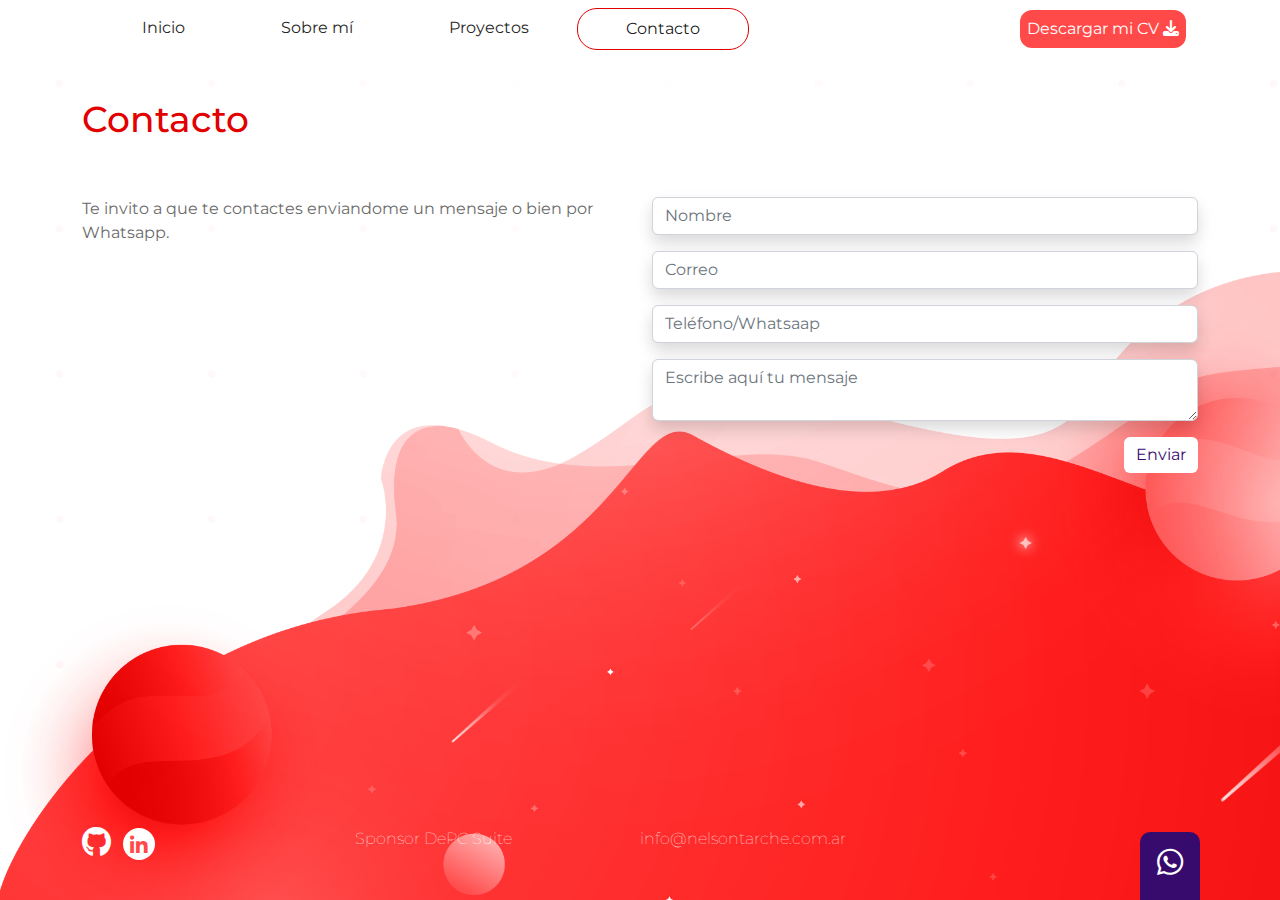
==== contacto.html @ e02a0922 "configuracion inicial" ====
<!DOCTYPE html>
<html lang="es" class="h-100">

<head>
    <meta charset="UTF-8">
    <meta http-equiv="X-UA-Compatible" content="IE=edge">
    <meta name="viewport" content="width=device-width, initial-scale=1.0">
    <title>Contacto</title>
    <link rel="stylesheet" href="css/fontawesome/css/all.min.css">
    <link rel="stylesheet" href="css/fontawesome/css/fontawesome.min.css">
    <link rel="stylesheet" href="css/bootstrap/css/bootstrap.min.css">
    <script src="css/bootstrap/js/bootstrap.bundle.min.js"></script>
    <link rel="stylesheet" href="css/estilos.css">
</head>

<body id="contacto" class="d-flex flex-column h-100">
    <header class="container">
        <nav class="navbar navbar-expand-md mb-4">
            <div class="container-fluid">
                <button class="navbar-toggler" type="button" data-bs-toggle="collapse" data-bs-target="#navbarCollapse"
                    aria-controls="navbarCollapse" aria-expanded="false" aria-label="Toggle navigation">
                    <span class="navbar-toggler-icon"></span>
                </button>
                <div class="collapse navbar-collapse" id="navbarCollapse">
                    <ul class="navbar-nav me-auto mb-2 mb-md-0">
                        <li class="nav-item">
                            <a class="nav-link px-5" href="index.html">Inicio</a>
                        </li>
                        <li class="nav-item">
                            <a class="nav-link px-5" href="sobre-mi.html">Sobre mí</a>
                        </li>
                        <li class="nav-item">
                            <a class="nav-link px-5" href="proyectos.html">Proyectos</a>
                        </li>
                        <li class="nav-item">
                            <a class="nav-link active px-5" href="contacto.html">Contacto</a>
                        </li>
                    </ul>
                    <div class="cv">
                        <a href="">Descargar mi CV <i class="fas fa-download"></i></a>
                    </div>
                    
                </div>
            </div>
        </nav>
    </header>
    <main class="container">

        <div class="row">
            <div class="col-12 pt-3 mb-5">
                <h1>Contacto</h1>
            </div>
        </div>
        <di class="row">
            <div class="col-12 col-sm-6">
                <p>Te invito a que te contactes enviandome un mensaje o bien por Whatsapp.</p>
            </div>
            <div class="col-6">
                <form action="" method="POST">
                    <div class="pb-3">
                        <input type="text" name="txtNombre" id="txtNombre" placeholder="Nombre" class="form-control shadow">
                    </div>
                    <div class="pb-3">
                        <input type="email" name="txtCorreo" id="txtCorreo" placeholder="Correo" class="form-control shadow">
                    </div>
                    <div class="pb-3">
                        <input type="tel" name="txtTelefono" id="txtTelefono" placeholder="Teléfono/Whatsaap"
                            class="form-control shadow">
                    </div>
                    <div class="pb-3">
                        <textarea name="txtMensaje" id="txtMensaje" placeholder="Escribe aquí tu mensaje"
                            class="form-control shadow"></textarea>
                    </div>
                    <div class="float-end">
                        <button type="submit" id="btnEnviar" name="btnEnviar" class="btn">Enviar</button>
                    </div>
                </form>
            </div>
        </di>

    </main>
    <footer class="container mt-auto pb-4">
        <div class="btn-whatsapp">
            <a href="https://api.whatsapp.com/send?phone=541162423341" title="Whatsapp"><i
                    class="fab fa-whatsapp"></i></a>
        </div>
        <div class="row mt-5 pb-3">
            <div class="col-12 col-sm-3 text-center text-sm-start">
                <a href="https://github.com" target="_blank" title="Github"><i class="fab fa-github"></i></a>
                <a href="https://www.linkedin.com/in/borda-david/" target="_blank" title="Linkedin"><i
                        class="fab fa-linkedin-in"></i></a>
            </div>
            <div class="col-12 col-sm-3 text-center text-sm-start pt-2 p-sm-0">
                Sponsor <a href="https://depcsuite.com" target="_blank" title="DEPCSUITE">DePC Suite</a>
            </div>
            <div class="col-12 col-sm-3 text-sm-start  pt-2 p-sm-0">
                <a href="mailto:info@nelsontarche.com">info@nelsontarche.com.ar</a>
            </div>
        </div>
    </footer>

</body>
</body>

</html>
---- css/estilos.css ----
@import url('https://fonts.googleapis.com/css2?family=Montserrat:ital,wght@0,100;0,200;1,100;1,200&display=swap');

body {
    font-family: 'Montserrat', sans-serif;
    margin: 0px;
}

#contacto {
    background-image: url("../images/fondo-contacto.png");
    background-size: cover;
}
#proyectos {
    background-image: url("../images/fondo-proyectos.png");
    background-size: cover;
   
    background-repeat: no-repeat;
}
#inicio {
    background-image: url("../images/fondo-contacto.png");
    background-size: cover;
   
    background-repeat: no-repeat;
}

nav .nav-link{
    color: #282828;
}
nav .active{
    border: 1px solid #E20000;
    border-radius: 20px;
}
h1 {
    color: #E20000;
    font-size: 36px;
}

p {
    color: #6a6a6a;
    font-size: 16px;
}

.btn {
    color: #370a6d;
    background-color: white;
    border: 0px;

}

.btn:hover {
    color: white;
    background-color: #370a6d;
}

.btn-rojo {
    color:white;
    background-color: #ff4a49;
    text-decoration: none;
    padding: 7px;
    border-radius: 15px;
    
   
}

.btn-rojo:hover {
    color: white;
    background-color:#370a6d;
    padding: 7px;
    border-radius: 15px;
}

.btn-whatsapp {
    background-color: #370a6d;
    color: white;
    width: 60px;
    border-top-left-radius: 10px;
    border-top-right-radius: 10px;
    font-size: 30px;
    text-align: center;
    padding: 8px 0 15px 0;
    right: 80px;
    position: fixed;
    bottom: 0px
}
.btn-whatsapp a{
    color: white;
}
#contacto, #inicio footer {
    color: white;
    
}

#contacto footer .fa-github,#inicio footer .fa-github {
    font-size: 30px;
    color: white;
}

#contacto footer .fa-linkedin-in,#inicio footer .fa-linkedin-in  {
    color:#ff4a49;
    background-color: white;
    font-size: 20px;
    border: 0px;
    height: 32px;
    width: 32px;
    text-align: center;
    padding: 8px 0 0 0;
    border-radius: 80px;
    margin: 0 8px;
}
#contacto footer, footer a {
    color: white;
    font-weight: 100;
    text-decoration: none;
}
#proyectos footer {
    color:#ff4a49;
    
}

#proyectos footer .fa-github {
    font-size: 30px;
    color: #ff4a49;
}
#proyectos footer .fa-linkedin-in {
    color: #ff4a49;
    background-color: white;
    font-size: 20px;
    border: 0px;
    height: 32px;
    width: 32px;
    text-align: center;
    padding: 8px 0 0 0;
    border-radius: 80px;
    margin: 0 8px;
}
#proyectos footer a {
    color: #ff4a49;
    font-weight: 100;
    text-decoration: none;
}


.cv{
    background-color: #ff4a49;
    padding: 7px;
    border-radius: 12px;
}
.cv a{
    color: white;
    text-decoration: none;
}
.cv:hover{
    background-color: #370a6d;

}
.proyecto{
    background-color: white;
}
.proyecto h2{
    font-size: 16px;
    text-transform: uppercase;
    color: white;
    background: rgb(189,31,31);
    background: linear-gradient(90deg, rgba(189,31,31,1) 0%, rgba(241,0,0,1) 100%);
    padding: 15px;
}
.proyecto img{
    height: 212px;
}
.proyecto p{
    font-size: 14px;
    height: 130px;
}
.codigo{
    color: #ff4a49;
    text-decoration: none;
}
#inicio .div-cohete{
    height: 410px;
}#inicio .cohete{
    height: 400px;
}
#inicio .cohete:hover{
    height: 410px;
}

#inicio .bienvenidos p{
    color:white;
    font-size: 17px;
    border: 1px solid white;
    border-radius: 50px;
    font-weight: 600;
}

@media (max-width: 750px) {/* Para mobile */

    #contacto {
     
        background-position-y: right;
        background-repeat: no-repeat;
     
    }
    
    #proyectos {

        background-size: contain;
        background-repeat: no-repeat;
    }
    #inicio {

        
        background-position-x: right;
    }
}
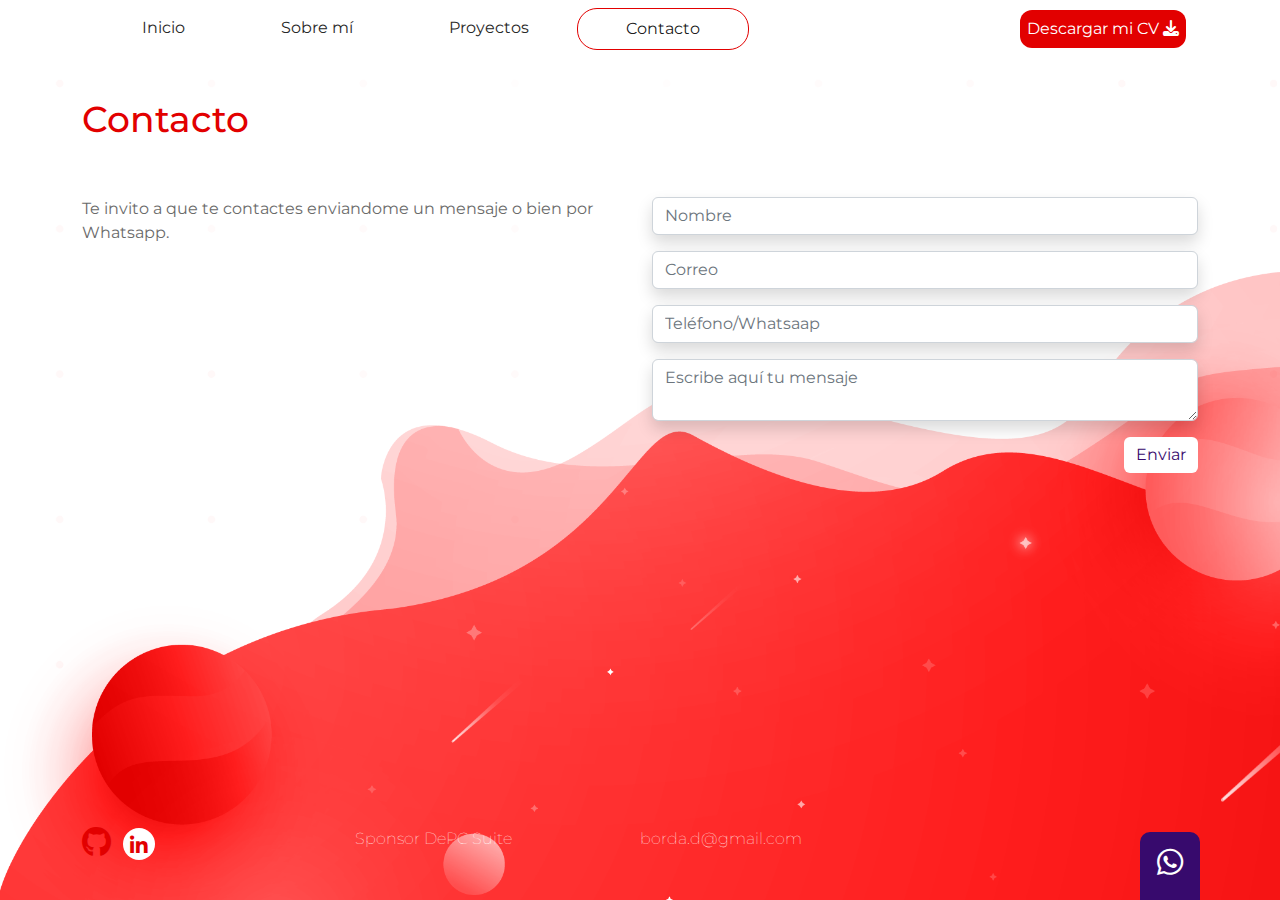
==== commit 4a66f2a0: "cambios" ====
--- a/contacto.html
+++ b/contacto.html
@@ -81,7 +81,7 @@
     </main>
     <footer class="container mt-auto pb-4">
         <div class="btn-whatsapp">
-            <a href="https://api.whatsapp.com/send?phone=541162423341" title="Whatsapp"><i
+            <a href="https://api.whatsapp.com/send?phone=542964408002" title="Whatsapp"><i
                     class="fab fa-whatsapp"></i></a>
         </div>
         <div class="row mt-5 pb-3">
@@ -94,12 +94,9 @@
                 Sponsor <a href="https://depcsuite.com" target="_blank" title="DEPCSUITE">DePC Suite</a>
             </div>
             <div class="col-12 col-sm-3 text-sm-start  pt-2 p-sm-0">
-                <a href="mailto:info@nelsontarche.com">info@nelsontarche.com.ar</a>
+                <a href="mailto:borda.d@gmail.com">borda.d@gmail.com</a>
             </div>
         </div>
     </footer>
-
 </body>
-</body>
-
 </html>--- a/css/estilos.css
+++ b/css/estilos.css
@@ -33,7 +33,14 @@
     color: #E20000;
     font-size: 36px;
 }
-
+h2{
+    font-size: 24px;
+}
+h3{
+    font-size: 14px; 
+    color:#282828;
+    font-weight: 300;
+}
 p {
     color: #6a6a6a;
     font-size: 16px;
@@ -53,7 +60,7 @@
 
 .btn-rojo {
     color:white;
-    background-color: #ff4a49;
+    background-color: #E20000;
     text-decoration: none;
     padding: 7px;
     border-radius: 15px;
@@ -67,6 +74,7 @@
     padding: 7px;
     border-radius: 15px;
 }
+
 
 .btn-whatsapp {
     background-color: #370a6d;
@@ -81,7 +89,10 @@
     position: fixed;
     bottom: 0px
 }
-.btn-whatsapp a{
+#proyectos footer .btn-whatsapp a{
+    color: white;
+}
+#sobre-mi footer .btn-whatsapp a{
     color: white;
 }
 #contacto, #inicio footer {
@@ -89,13 +100,20 @@
     
 }
 
-#contacto footer .fa-github,#inicio footer .fa-github {
-    font-size: 30px;
-    color: white;
-}
-
-#contacto footer .fa-linkedin-in,#inicio footer .fa-linkedin-in  {
-    color:#ff4a49;
+#contacto footer .fa-github{
+    font-size: 30px;
+    color: #E20000;
+   
+}
+#inicio footer .fa-github {
+    font-size: 30px;
+    color: white;
+    
+}
+
+
+#contacto footer .fa-linkedin-in, #inicio footer .fa-linkedin-in  {
+    color:#E20000;
     background-color: white;
     font-size: 20px;
     border: 0px;
@@ -111,17 +129,17 @@
     font-weight: 100;
     text-decoration: none;
 }
-#proyectos footer {
-    color:#ff4a49;
-    
-}
-
-#proyectos footer .fa-github {
-    font-size: 30px;
-    color: #ff4a49;
-}
-#proyectos footer .fa-linkedin-in {
-    color: #ff4a49;
+
+#sobre-mi footer, #sobre-mi footer a{
+    color:#E20000;
+}
+#sobre-mi footer .fa-github{
+    font-size: 30px;
+    color: #E20000;
+}
+
+#sobre-mi footer .fa-linkedin-in {
+    color: #E20000;
     background-color: white;
     font-size: 20px;
     border: 0px;
@@ -131,16 +149,39 @@
     padding: 8px 0 0 0;
     border-radius: 80px;
     margin: 0 8px;
+} 
+
+
+#proyectos footer {
+    color:#E20000;
+    
+}
+
+#proyectos footer .fa-github {
+    font-size: 30px;
+    color: #E20000;
+}
+#proyectos footer .fa-linkedin-in {
+    color: #E20000;
+    background-color: white;
+    font-size: 20px;
+    border: 0px;
+    height: 32px;
+    width: 32px;
+    text-align: center;
+    padding: 8px 0 0 0;
+    border-radius: 80px;
+    margin: 0 8px;
 }
 #proyectos footer a {
-    color: #ff4a49;
+    color: #E20000;
     font-weight: 100;
     text-decoration: none;
 }
 
 
 .cv{
-    background-color: #ff4a49;
+    background-color: #E20000;
     padding: 7px;
     border-radius: 12px;
 }
@@ -171,7 +212,7 @@
     height: 130px;
 }
 .codigo{
-    color: #ff4a49;
+    color: #E20000;
     text-decoration: none;
 }
 #inicio .div-cohete{
@@ -190,7 +231,80 @@
     border-radius: 50px;
     font-weight: 600;
 }
-
+.img-circulo {
+    margin: 1em auto;
+    display: block;
+    background-color: #fff;
+    padding: 10px;
+    border-radius: 70%;
+}
+.color-gradiente{
+    background: rgba(184,37,20,1);
+    background: -moz-linear-gradient(left, rgba(184,37,20,1) 0%, rgba(214,52,30,1) 47%, rgba(240,47,23,1) 70%, rgba(240,47,23,1) 100%);
+    background: -webkit-gradient(left top, right top, color-stop(0%, rgba(184,37,20,1)), color-stop(47%, rgba(214,52,30,1)), color-stop(70%, rgba(240,47,23,1)), color-stop(100%, rgba(240,47,23,1)));
+    background: -webkit-linear-gradient(left, rgba(184,37,20,1) 0%, rgba(214,52,30,1) 47%, rgba(240,47,23,1) 70%, rgba(240,47,23,1) 100%);
+    background: -o-linear-gradient(left, rgba(184,37,20,1) 0%, rgba(214,52,30,1) 47%, rgba(240,47,23,1) 70%, rgba(240,47,23,1) 100%);
+    background: -ms-linear-gradient(left, rgba(184,37,20,1) 0%, rgba(214,52,30,1) 47%, rgba(240,47,23,1) 70%, rgba(240,47,23,1) 100%);
+    background: linear-gradient(to right, rgba(184,37,20,1) 0%, rgba(214,52,30,1) 47%, rgba(240,47,23,1) 70%, rgba(240,47,23,1) 100%);
+    filter: progid:DXImageTransform.Microsoft.gradient( startColorstr='#b82514', endColorstr='#f02f17', GradientType=1 );
+}
+#experiencia h2, #experiencia h4 {
+    color: #370A6D;
+ }
+ #experiencia h2, #formacion h2 {
+     font-weight: 400;
+     font-size: 24px
+ }
+ #formacion h2, #formacion h4{
+     color: #E20000;
+ }
+ #experiencia h3, #formacion h3{
+     color: #6A6A6A;
+     font-size: 18px;
+     font-weight: 600;
+ 
+ }
+ #experiencia h4, #formacion h4{
+     font-size: 17px;
+     
+ }
+ #experiencia h5, #formacion h5{
+     color: #6A6A6A;
+     font-size: 14px;
+ }
+ .baw {
+    -webkit-filter: grayscale(100%);
+      filter: grayscale(100%);
+}
+.baw:hover {
+  -webkit-filter: grayscale(100%);
+  filter:grayscale(0%);
+}
+#idiomas .card-idioma{
+    border-radius: 15px;
+}
+#idiomas .card{
+    background-color: #370A6D;
+    border-radius: 15px;
+    padding: 40px 0;
+}
+#idiomas{
+    background-color: #eee;
+}
+#idiomas h2{
+    font-size: 16px;
+    font-weight: 600px;
+}
+#idiomas ul{
+    padding: 0px;
+    font-size: 14px;
+    color: #282828;
+    list-style-type: none;
+}
+#idiomas .fas{
+    font-size: 80px;
+    color: white;
+}
 @media (max-width: 750px) {/* Para mobile */
 
     #contacto {
